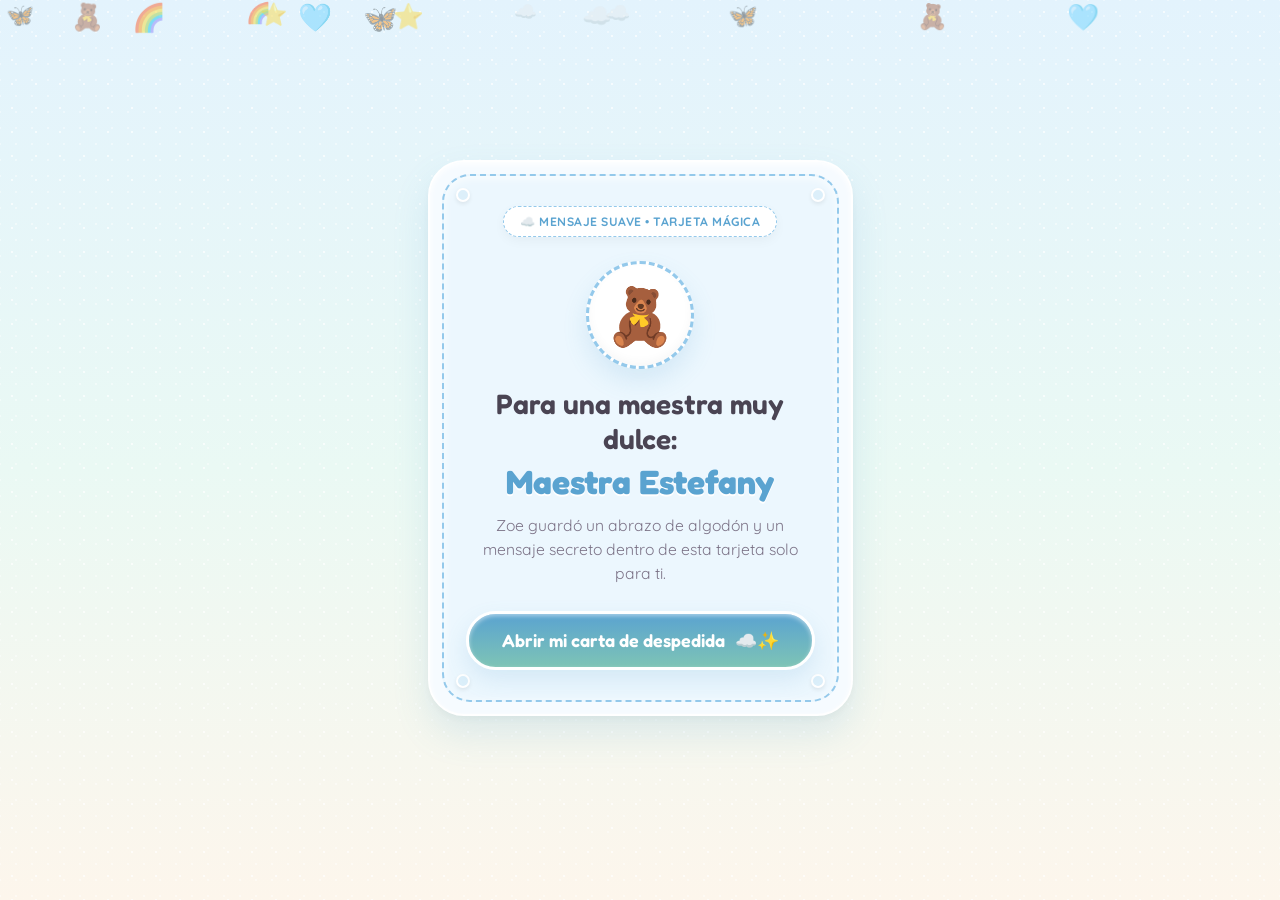
==== maestra-fany/index.html @ 9a439af1 "Create index.html" ====
<!DOCTYPE html>
<html lang="es">
<head>
  <meta charset="UTF-8" />
  <meta name="viewport" content="width=device-width, initial-scale=1.0, maximum-scale=1.0, user-scalable=no" />
  <title>Para Maestra Estefany • De parte de Zoe</title>
  <link rel="preconnect" href="https://fonts.googleapis.com">
  <link rel="preconnect" href="https://fonts.gstatic.com" crossorigin>
  <link href="https://fonts.googleapis.com/css2?family=Fredoka:wght@400;500;600;700&family=Quicksand:wght@500;600;700&display=swap" rel="stylesheet">
  <style>
    :root {
      --bg-sky: linear-gradient(180deg, #E3F3FD 0%, #EAF9F4 52%, #FDF6EC 100%);
      --felt-card: #F6FBFF;
      --felt-card-inner: #ECF7FE;
      --stitch-color: #94C9EB;
      --primary: #5AA3D0;
      --primary-soft: #DCEFFA;
      --secondary: #7EC4B6;
      --accent: #F2B880;
      --text-main: #4A4453;
      --text-muted: #7C7387;
      --cloud-shadow: rgba(90, 163, 208, 0.16);
    }

    * {
      box-sizing: border-box;
      margin: 0;
      padding: 0;
      -webkit-tap-highlight-color: transparent;
    }

    body {
      font-family: 'Quicksand', sans-serif;
      background: var(--bg-sky);
      color: var(--text-main);
      min-height: 100vh;
      display: flex;
      flex-direction: column;
      align-items: center;
      justify-content: center;
      overflow-x: hidden;
      padding: 24px 16px 48px;
      position: relative;
      background-image:
        radial-gradient(rgba(255,255,255,0.65) 1px, transparent 0),
        radial-gradient(rgba(255,255,255,0.4) 1px, transparent 0),
        var(--bg-sky);
      background-size: 24px 24px, 16px 16px, 100% 100%;
      background-position: 0 0, 8px 8px, 0 0;
    }

    .sky-clouds {
      position: fixed;
      inset: 0;
      pointer-events: none;
      z-index: 0;
      overflow: hidden;
    }

    .cloud {
      position: absolute;
      background: #FFFFFF;
      border-radius: 100px;
      opacity: 0.78;
      box-shadow:
        0 10px 25px rgba(180, 190, 210, 0.18),
        inset 0 -6px 12px rgba(235, 240, 250, 0.9);
      animation: driftCloud linear infinite;
    }
    .cloud::before, .cloud::after {
      content: '';
      position: absolute;
      background: #FFFFFF;
      border-radius: 50%;
    }
    .cloud.c1 {
      width: 120px; height: 42px; top: 8%; left: -140px;
      animation-duration: 34s;
    }
    .cloud.c1::before { width: 56px; height: 56px; top: -26px; left: 18px; }
    .cloud.c1::after { width: 42px; height: 42px; top: -18px; left: 62px; }

    .cloud.c2 {
      width: 150px; height: 48px; top: 26%; left: -170px;
      opacity: 0.65;
      animation-duration: 44s;
      animation-delay: -15s;
    }
    .cloud.c2::before { width: 68px; height: 68px; top: -32px; left: 24px; }
    .cloud.c2::after { width: 52px; height: 52px; top: -22px; left: 78px; }

    .cloud.c3 {
      width: 105px; height: 36px; bottom: 14%; left: -130px;
      opacity: 0.72;
      animation-duration: 38s;
      animation-delay: -22s;
    }
    .cloud.c3::before { width: 48px; height: 48px; top: -22px; left: 16px; }
    .cloud.c3::after { width: 38px; height: 38px; top: -15px; left: 52px; }

    @keyframes driftCloud {
      0% { transform: translateX(0); }
      100% { transform: translateX(calc(100vw + 320px)); }
    }

    .floating-bg {
      position: fixed;
      inset: 0;
      pointer-events: none;
      z-index: 0;
      overflow: hidden;
    }
    .floater {
      position: absolute;
      font-size: 22px;
      opacity: 0.45;
      animation: floatUp 14s infinite ease-in-out;
    }
    @keyframes floatUp {
      0% { transform: translateY(105vh) rotate(0deg); opacity: 0; }
      20% { opacity: 0.5; }
      80% { opacity: 0.5; }
      100% { transform: translateY(-10vh) rotate(180deg); opacity: 0; }
    }

    .container {
      width: 100%;
      max-width: 425px;
      position: relative;
      z-index: 2;
    }

    /* Estilo Fieltro / Algodón con costura */
    .felt-panel {
      background: var(--felt-card);
      border-radius: 36px;
      padding: 12px;
      box-shadow:
        0 18px 36px var(--cloud-shadow),
        0 4px 10px rgba(0, 0, 0, 0.04),
        inset 0 2px 6px rgba(255, 255, 255, 0.95);
      border: 2px solid #FFFFFF;
      position: relative;
    }

    .felt-stitched {
      background: var(--felt-card-inner);
      border: 2.5px dashed var(--stitch-color);
      border-radius: 28px;
      padding: 30px 22px;
      position: relative;
      box-shadow: inset 0 2px 10px rgba(255, 255, 255, 0.8);
    }

    .felt-button {
      position: absolute;
      width: 14px;
      height: 14px;
      border-radius: 50%;
      background: var(--primary-soft);
      border: 2px solid #FFFFFF;
      box-shadow: 0 2px 4px rgba(0,0,0,0.08);
    }
    .felt-button.tl { top: 12px; left: 12px; }
    .felt-button.tr { top: 12px; right: 12px; }
    .felt-button.bl { bottom: 12px; left: 12px; }
    .felt-button.br { bottom: 12px; right: 12px; }

    .envelope-screen {
      text-align: center;
      transition: all 0.6s cubic-bezier(0.34, 1.56, 0.64, 1);
    }

    .envelope-screen.hidden {
      display: none;
    }

    .badge-nfc {
      display: inline-flex;
      align-items: center;
      gap: 6px;
      background: #FFFFFF;
      color: var(--primary);
      font-weight: 700;
      font-size: 0.76rem;
      padding: 7px 16px;
      border-radius: 50px;
      border: 1.5px dashed var(--stitch-color);
      box-shadow: 0 4px 12px rgba(0,0,0,0.04);
      margin-bottom: 18px;
      letter-spacing: 0.5px;
      text-transform: uppercase;
    }

    .plush-icon {
      width: 108px;
      height: 108px;
      margin: 6px auto 18px;
      background: #FFFFFF;
      border-radius: 50%;
      border: 3px dashed var(--stitch-color);
      display: flex;
      align-items: center;
      justify-content: center;
      font-size: 56px;
      box-shadow:
        0 12px 24px var(--cloud-shadow),
        inset 0 -4px 10px rgba(0,0,0,0.03);
      animation: softFloat 3s infinite ease-in-out;
      cursor: pointer;
    }

    @keyframes softFloat {
      0%, 100% { transform: translateY(0) rotate(0deg); }
      50% { transform: translateY(-7px) rotate(3deg); }
    }

    h1 {
      font-family: 'Fredoka', sans-serif;
      font-size: 1.75rem;
      font-weight: 600;
      line-height: 1.25;
      color: var(--text-main);
      margin-bottom: 10px;
    }

    .highlight-name {
      color: var(--primary);
      display: block;
      font-size: 2.1rem;
      font-weight: 700;
      margin-top: 4px;
      text-shadow: 0 2px 0 #FFFFFF;
    }

    .subtitle {
      font-size: 0.98rem;
      color: var(--text-muted);
      line-height: 1.55;
      margin-bottom: 26px;
      padding: 0 6px;
    }

    .btn-open {
      background: linear-gradient(180deg, var(--primary) 0%, var(--secondary) 100%);
      color: #FFFFFF;
      border: 3px solid #FFFFFF;
      width: 100%;
      padding: 16px 22px;
      border-radius: 50px;
      font-family: 'Fredoka', sans-serif;
      font-size: 1.12rem;
      font-weight: 600;
      cursor: pointer;
      box-shadow:
        0 10px 22px var(--cloud-shadow),
        inset 0 2px 4px rgba(255,255,255,0.5);
      transition: transform 0.2s, box-shadow 0.2s;
      display: flex;
      align-items: center;
      justify-content: center;
      gap: 10px;
      position: relative;
    }

    .btn-open:active {
      transform: scale(0.96);
    }

    .card-experience {
      display: none;
      animation: revealCard 0.8s cubic-bezier(0.22, 1, 0.36, 1) forwards;
    }

    .card-experience.visible {
      display: block;
    }

    @keyframes revealCard {
      from { opacity: 0; transform: translateY(25px) scale(0.96); }
      to { opacity: 1; transform: translateY(0) scale(1); }
    }

    .header-tag {
      text-align: center;
      margin-bottom: 18px;
    }

    .avatar-patch {
      width: 88px;
      height: 88px;
      border-radius: 50%;
      background: #FFFFFF;
      margin: 0 auto 12px;
      display: flex;
      align-items: center;
      justify-content: center;
      font-size: 46px;
      box-shadow: 0 8px 20px var(--cloud-shadow);
      border: 3px dashed var(--stitch-color);
    }

    .card-title {
      font-family: 'Fredoka', sans-serif;
      font-size: 1.62rem;
      color: var(--primary);
      margin-bottom: 4px;
      text-shadow: 0 1px 0 #FFFFFF;
    }

    .card-date {
      font-size: 0.82rem;
      font-weight: 700;
      color: var(--text-muted);
      background: #FFFFFF;
      display: inline-block;
      padding: 4px 14px;
      border-radius: 50px;
      margin-top: 4px;
      border: 1px solid rgba(0,0,0,0.04);
    }

    .letter-body {
      background: #FFFFFF;
      border-radius: 24px;
      padding: 20px 18px;
      font-size: 1rem;
      line-height: 1.7;
      color: var(--text-main);
      margin: 18px 0;
      border: 2px dashed var(--primary-soft);
      box-shadow: 0 6px 16px rgba(0,0,0,0.03);
    }

    .letter-body p {
      margin-bottom: 13px;
    }

    .letter-body p:last-child {
      margin-bottom: 0;
    }

    .hug-section {
      text-align: center;
      margin: 18px 0 8px;
    }

    .btn-hug {
      background: #FFFFFF;
      border: 2.5px dashed var(--primary);
      color: var(--primary);
      padding: 12px 20px;
      border-radius: 50px;
      font-family: 'Fredoka', sans-serif;
      font-size: 0.98rem;
      font-weight: 600;
      cursor: pointer;
      display: inline-flex;
      align-items: center;
      gap: 8px;
      box-shadow: 0 6px 15px var(--cloud-shadow);
      transition: all 0.2s;
    }

    .btn-hug:active {
      transform: scale(0.94);
      background: var(--primary-soft);
    }

    .hug-counter {
      font-size: 0.84rem;
      color: var(--text-muted);
      margin-top: 8px;
      font-weight: 600;
    }

    .signature-box {
      text-align: right;
      margin-top: 16px;
      padding-top: 12px;
      border-top: 2px dashed var(--primary-soft);
    }

    .signature-name {
      font-family: 'Fredoka', sans-serif;
      font-size: 1.32rem;
      color: var(--primary);
      font-weight: 700;
    }

    .signature-sub {
      font-size: 0.84rem;
      color: var(--text-muted);
    }

    /* Certificado en fieltro / algodón pastel */
    .certificate-wrapper {
      margin-top: 18px;
      background: #FFFDF8;
      border-radius: 32px;
      padding: 10px;
      border: 2px solid #FFFFFF;
      box-shadow: 0 14px 28px rgba(217, 167, 115, 0.16);
    }

    .certificate-card {
      background: #FFF9EE;
      border: 2.5px dashed #E5B567;
      border-radius: 24px;
      padding: 20px 18px;
      text-align: center;
    }

    .cert-medal {
      font-size: 40px;
      margin-bottom: 4px;
    }

    .cert-title {
      font-family: 'Fredoka', sans-serif;
      font-size: 1.08rem;
      color: #B97A2E;
      text-transform: uppercase;
      letter-spacing: 0.6px;
      margin-bottom: 6px;
    }

    .cert-text {
      font-size: 0.9rem;
      color: #7D6344;
      line-height: 1.52;
    }

    .cert-teacher {
      font-family: 'Fredoka', sans-serif;
      font-size: 1.35rem;
      color: #D4882A;
      margin: 6px 0;
    }

    .burst-emoji {
      position: fixed;
      pointer-events: none;
      font-size: 26px;
      z-index: 999;
      animation: burstAnim 1.3s ease-out forwards;
    }

    @keyframes burstAnim {
      0% { transform: translate(0, 0) scale(0.5); opacity: 1; }
      100% { transform: translate(var(--tx), var(--ty)) scale(1.25) rotate(var(--rot)); opacity: 0; }
    }
  </style>
</head>
<body>

  <div class="sky-clouds">
    <div class="cloud c1"></div>
    <div class="cloud c2"></div>
    <div class="cloud c3"></div>
  </div>

  <div class="floating-bg" id="floatingBg"></div>

  <div class="container">
    <!-- PANTALLA 1: TARJETA DE FIELTRO / ALGODÓN -->
    <div class="envelope-screen" id="envelopeScreen">
      <div class="felt-panel">
        <div class="felt-stitched">
          <span class="felt-button tl"></span>
          <span class="felt-button tr"></span>
          <span class="felt-button bl"></span>
          <span class="felt-button br"></span>

          <div class="badge-nfc">☁️ Mensaje Suave • Tarjeta Mágica</div>
          <div class="plush-icon" onclick="openCard()">🧸</div>
          <h1>
            Para una maestra muy dulce:
            <span class="highlight-name">Maestra Estefany</span>
          </h1>
          <p class="subtitle">
            Zoe guardó un abrazo de algodón y un mensaje secreto dentro de esta tarjeta solo para ti.
          </p>
          <button class="btn-open" onclick="openCard()">
            <span>Abrir mi carta de despedida</span>
            <span>☁️✨</span>
          </button>
        </div>
      </div>
    </div>

    <!-- PANTALLA 2: CARTA ABIERTA -->
    <div class="card-experience" id="cardExperience">
      <div class="felt-panel">
        <div class="felt-stitched">
          <span class="felt-button tl"></span>
          <span class="felt-button tr"></span>
          <span class="felt-button bl"></span>
          <span class="felt-button br"></span>

          <div class="header-tag">
            <div class="avatar-patch">🦋</div>
            <h2 class="card-title">¡Gracias, Maestra Estefany!</h2>
            <div class="card-date">Con mucho cariño • Tu alumna Zoe</div>
          </div>

          <div class="letter-body">
            
      <p>Querida <strong>Maestra Estefany</strong>, hoy es tu último día de prácticas en nuestro salón y quiero regalarte esta tarjeta especial para decirte cuánto te quiero.</p>
      <p>Gracias por cuidarme, por tus sonrisas cada mañana, por jugar y enseñarme con tanta alegría y cariño.</p>
      <p>Llevo todos los momentos bonitos que pasamos juntos en mi corazón. ¡Te deseo todo el éxito del mundo como maestra!</p>
    
          </div>

          <div class="hug-section">
            <button class="btn-hug" onclick="sendHug(event)">
              <span>🤗</span>
              <span>Recibir un abrazo de algodón de Zoe</span>
            </button>
            <div class="hug-counter" id="hugCounter">Toca el botón para llenar tu nube de cariño</div>
          </div>

          <div class="signature-box">
            <div class="signature-name">Con amor, Zoe 💖</div>
            <div class="signature-sub">¡Nunca te voy a olvidar!</div>
          </div>
        </div>
      </div>

      <!-- Certificado en fieltro / algodón pastel -->
      <div class="certificate-wrapper">
        <div class="certificate-card">
          <div class="cert-medal">🏅</div>
          <div class="cert-title">Certificado Oficial de Super Maestra</div>
          <div class="cert-text">Otorgado con todo el cariño a</div>
          <div class="cert-teacher">Maestra Estefany</div>
          <div class="cert-text">
            Por enseñar con dulzura, por su paciencia infinita, sus sonrisas y por dejar una huella suave e inolvidable en el corazón de <strong>Zoe</strong>. ¡Mucho éxito en tu camino!
          </div>
        </div>
      </div>
    </div>
  </div>

  <script>
    const floaters = ["☁️", "🦋", "🩵", "⭐", "🌈", "🧸"];
    const mainEmoji = "🦋";

    const bgContainer = document.getElementById("floatingBg");
    for (let i = 0; i < 14; i++) {
      const span = document.createElement("span");
      span.className = "floater";
      span.textContent = floaters[i % floaters.length];
      span.style.left = Math.random() * 92 + "%";
      span.style.animationDuration = (11 + Math.random() * 8) + "s";
      span.style.animationDelay = (-Math.random() * 14) + "s";
      span.style.fontSize = (18 + Math.random() * 12) + "px";
      bgContainer.appendChild(span);
    }

    function triggerBurst(x, y, count = 22) {
      const emojis = ["☁️", "💖", "✨", "🌸", mainEmoji, "🧸"];
      for (let i = 0; i < count; i++) {
        const el = document.createElement("div");
        el.className = "burst-emoji";
        el.textContent = emojis[Math.floor(Math.random() * emojis.length)];
        el.style.left = x + "px";
        el.style.top = y + "px";

        const angle = Math.random() * Math.PI * 2;
        const distance = 65 + Math.random() * 150;
        const tx = Math.cos(angle) * distance + "px";
        const ty = Math.sin(angle) * distance - 35 + "px";
        const rot = (Math.random() * 360 - 180) + "deg";

        el.style.setProperty("--tx", tx);
        el.style.setProperty("--ty", ty);
        el.style.setProperty("--rot", rot);

        document.body.appendChild(el);
        setTimeout(() => el.remove(), 1300);
      }
    }

    function openCard() {
      const envelope = document.getElementById("envelopeScreen");
      const experience = document.getElementById("cardExperience");
      envelope.classList.add("hidden");
      experience.classList.add("visible");

      triggerBurst(window.innerWidth / 2, window.innerHeight / 3, 28);

      if (navigator.vibrate) {
        navigator.vibrate([45, 35, 70]);
      }
    }

    let hugs = 0;
    function sendHug(e) {
      hugs++;
      const rect = e.currentTarget.getBoundingClientRect();
      const centerX = rect.left + rect.width / 2;
      const centerY = rect.top + rect.height / 2;
      triggerBurst(centerX, centerY, 18);

      const counterEl = document.getElementById("hugCounter");
      counterEl.textContent = hugs === 1
        ? "¡1 abrazo de algodón enviado a Zoe! ☁️💖"
        : `¡${hugs} abrazos de algodón enviados! ☁️💖✨`;

      if (navigator.vibrate) {
        navigator.vibrate(35);
      }
    }
  </script>
</body>
</html>
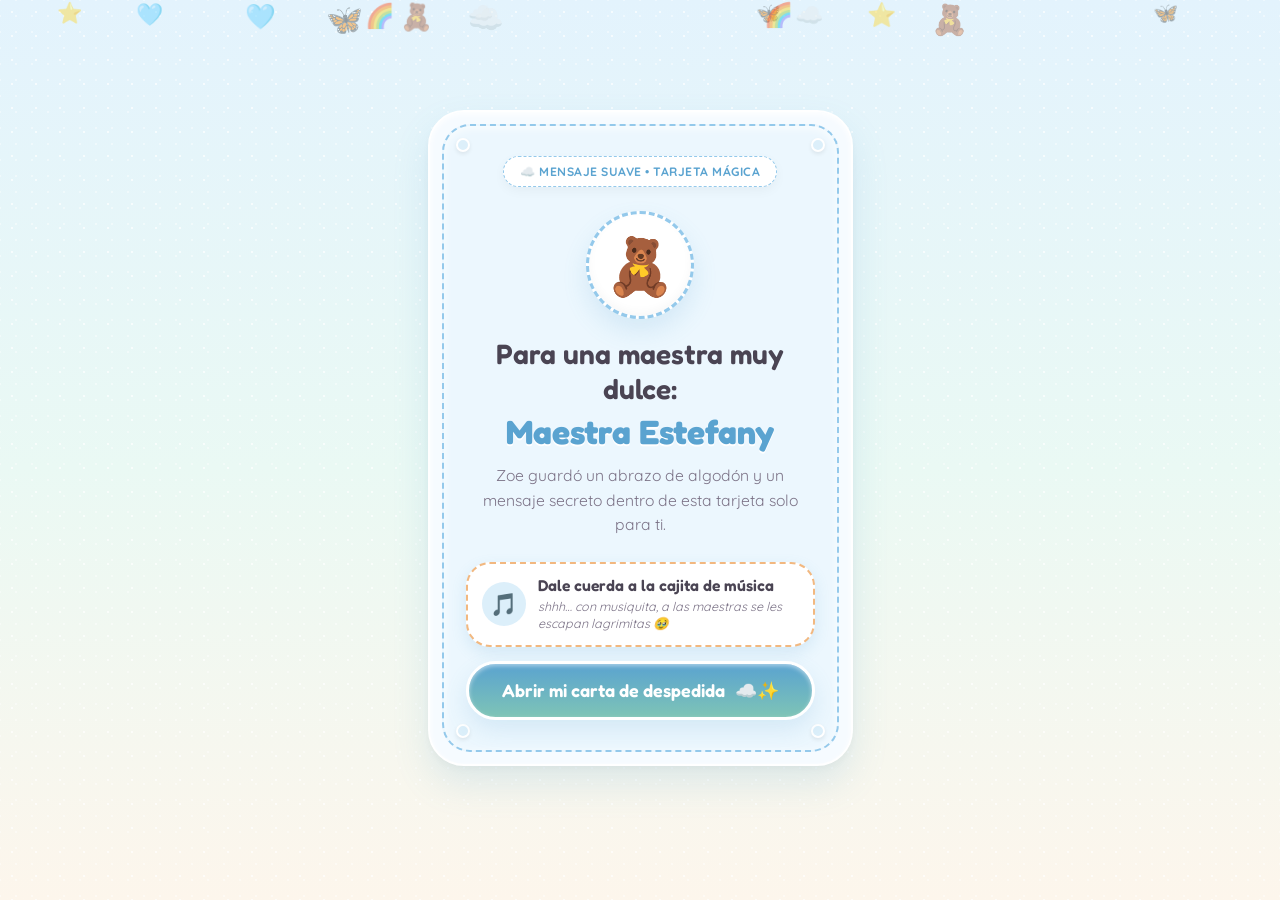
==== commit 7989aebc: "Update index.html" ====
--- a/maestra-fany/index.html
+++ b/maestra-fany/index.html
@@ -450,6 +450,122 @@
       0% { transform: translate(0, 0) scale(0.5); opacity: 1; }
       100% { transform: translate(var(--tx), var(--ty)) scale(1.25) rotate(var(--rot)); opacity: 0; }
     }
+
+    /* ===== Música: cajita de música ===== */
+    .music-whisper {
+      width: 100%;
+      display: flex;
+      align-items: center;
+      gap: 12px;
+      text-align: left;
+      background: #FFFFFF;
+      border: 2.5px dashed var(--accent);
+      border-radius: 24px;
+      padding: 12px 14px;
+      margin-bottom: 14px;
+      cursor: pointer;
+      font-family: inherit;
+      color: var(--text-main);
+      box-shadow: 0 6px 15px var(--cloud-shadow);
+      transition: transform 0.2s, background 0.4s, border-color 0.4s;
+    }
+    .music-whisper:active { transform: scale(0.97); }
+    .mw-icon {
+      flex: none;
+      width: 44px;
+      height: 44px;
+      border-radius: 50%;
+      background: var(--primary-soft);
+      display: flex;
+      align-items: center;
+      justify-content: center;
+      font-size: 22px;
+      animation: noteSway 2.6s ease-in-out infinite;
+    }
+    .mw-text b {
+      display: block;
+      font-family: 'Fredoka', sans-serif;
+      font-size: 0.98rem;
+      font-weight: 600;
+      line-height: 1.25;
+    }
+    .mw-text small {
+      display: block;
+      margin-top: 3px;
+      font-size: 0.78rem;
+      font-style: italic;
+      color: var(--text-muted);
+      line-height: 1.35;
+    }
+    .music-whisper.on {
+      border-style: solid;
+      border-color: var(--primary);
+      background: var(--primary-soft);
+    }
+    .music-whisper.on .mw-icon {
+      background: #FFFFFF;
+      animation: noteBeat 1.2s ease-in-out infinite;
+    }
+    @keyframes noteSway { 0%, 100% { transform: rotate(-8deg); } 50% { transform: rotate(8deg); } }
+    @keyframes noteBeat { 0%, 100% { transform: scale(1); } 50% { transform: scale(1.12); } }
+
+    /* Botón flotante (pantalla de la carta) */
+    .music-fab {
+      position: fixed;
+      top: 14px;
+      right: 14px;
+      z-index: 50;
+      display: none;
+      align-items: center;
+      gap: 8px;
+    }
+    .music-fab.show { display: flex; }
+    .music-fab button {
+      width: 46px;
+      height: 46px;
+      border-radius: 50%;
+      border: 2.5px dashed var(--stitch-color);
+      background: #FFFFFF;
+      font-size: 20px;
+      cursor: pointer;
+      box-shadow: 0 6px 14px var(--cloud-shadow);
+    }
+    .music-fab.on button {
+      border-style: solid;
+      border-color: var(--primary);
+      animation: noteBeat 1.2s ease-in-out infinite;
+    }
+    .music-fab .bubble {
+      background: #FFFFFF;
+      border: 2px dashed var(--accent);
+      color: var(--text-muted);
+      font-size: 0.78rem;
+      font-style: italic;
+      font-weight: 600;
+      padding: 6px 12px;
+      border-radius: 16px;
+      opacity: 0;
+      transform: translateX(8px);
+      transition: opacity 0.5s, transform 0.5s;
+      pointer-events: none;
+    }
+    .music-fab .bubble.show { opacity: 1; transform: none; }
+
+    /* Lagrimitas suaves que caen mientras suena la música */
+    .tear {
+      position: fixed;
+      top: -30px;
+      font-size: 16px;
+      opacity: 0;
+      pointer-events: none;
+      z-index: 1;
+      animation: tearFall linear forwards;
+    }
+    @keyframes tearFall {
+      0% { transform: translateY(0); opacity: 0; }
+      15% { opacity: 0.55; }
+      100% { transform: translateY(105vh); opacity: 0; }
+    }
   </style>
 </head>
 <body>
@@ -481,6 +597,13 @@
           <p class="subtitle">
             Zoe guardó un abrazo de algodón y un mensaje secreto dentro de esta tarjeta solo para ti.
           </p>
+          <button class="music-whisper" id="whisperBtn" onclick="toggleMusic(event)" aria-pressed="false">
+            <span class="mw-icon" id="mwIcon">🎵</span>
+            <span class="mw-text">
+              <b id="mwTitle">Dale cuerda a la cajita de música</b>
+              <small id="mwSub">shhh… con musiquita, a las maestras se les escapan lagrimitas 🥹</small>
+            </span>
+          </button>
           <button class="btn-open" onclick="openCard()">
             <span>Abrir mi carta de despedida</span>
             <span>☁️✨</span>
@@ -542,6 +665,11 @@
     </div>
   </div>
 
+  <div class="music-fab" id="musicFab">
+    <div class="bubble" id="fabBubble">psst… ¿y la musiquita? 🎵</div>
+    <button id="fabBtn" onclick="toggleMusic(event)" aria-label="Activar o pausar la música">🔇</button>
+  </div>
+
   <script>
     const floaters = ["☁️", "🦋", "🩵", "⭐", "🌈", "🧸"];
     const mainEmoji = "🦋";
@@ -593,6 +721,13 @@
       if (navigator.vibrate) {
         navigator.vibrate([45, 35, 70]);
       }
+
+      document.getElementById("musicFab").classList.add("show");
+      if (!Music.isPlaying) {
+        const bubble = document.getElementById("fabBubble");
+        setTimeout(() => bubble.classList.add("show"), 1800);
+        setTimeout(() => bubble.classList.remove("show"), 8000);
+      }
     }
 
     let hugs = 0;
@@ -612,6 +747,222 @@
         navigator.vibrate(35);
       }
     }
+    /* ===== MÚSICA ===== */
+    // Para usar una canción real, escribe aquí la ruta o URL de tu archivo (ej. "despedida.mp3").
+    // Si lo dejas vacío, suena una cajita de música generada en el navegador (sin archivos).
+    const AUDIO_FILE = "despedida.mp3";
+
+    const Music = (() => {
+      const EIGHTH = 0.46;                       // duración de cada nota (seg)
+      const mtof = m => 440 * Math.pow(2, (m - 69) / 12);
+      // Progresión en 6/8: Do – Lam – Fa – Sol – Do – Mim – Fa – Sol
+      const PROG = [
+        { bass: 48, tones: [60, 64, 67, 72, 76] },
+        { bass: 45, tones: [60, 64, 69, 72, 76] },
+        { bass: 41, tones: [60, 65, 69, 72, 77] },
+        { bass: 43, tones: [62, 67, 71, 74, 79] },
+        { bass: 48, tones: [60, 64, 67, 72, 76] },
+        { bass: 40, tones: [59, 64, 67, 71, 76] },
+        { bass: 41, tones: [60, 65, 69, 72, 77] },
+        { bass: 43, tones: [62, 67, 71, 74, 79] }
+      ];
+      const P1 = [0, 1, 2, 3, 2, 1];
+      const P2 = [0, 2, 1, 4, 3, 2];
+      const MEL = [72, 74, 76, 79, 81, 84, 86];  // pentatónica de Do
+
+      let ctx, master, wet, timer, audio, fadeTimer;
+      let step = 0, bar = 0, nextTime = 0, mel = 3, playing = false;
+
+      function makeReverb() {
+        const len = Math.floor(ctx.sampleRate * 2.8);
+        const buf = ctx.createBuffer(2, len, ctx.sampleRate);
+        for (let c = 0; c < 2; c++) {
+          const d = buf.getChannelData(c);
+          for (let i = 0; i < len; i++) d[i] = (Math.random() * 2 - 1) * Math.pow(1 - i / len, 3);
+        }
+        const conv = ctx.createConvolver();
+        conv.buffer = buf;
+        const g = ctx.createGain();
+        g.gain.value = 0.45;
+        conv.connect(g);
+        g.connect(master);
+        return conv;
+      }
+
+      function init() {
+        const AC = window.AudioContext || window.webkitAudioContext;
+        ctx = new AC();
+        master = ctx.createGain();
+        master.gain.value = 0;
+        master.connect(ctx.destination);
+        wet = makeReverb();
+      }
+
+      // Una nota de cajita de música: seno + armónico agudo que se apaga rápido
+      function pluck(f, t, vel, dur) {
+        const g = ctx.createGain();
+        g.gain.setValueAtTime(0.0001, t);
+        g.gain.exponentialRampToValueAtTime(vel, t + 0.005);
+        g.gain.exponentialRampToValueAtTime(0.0001, t + dur);
+        const o = ctx.createOscillator();
+        o.type = "sine";
+        o.frequency.value = f;
+        const o2 = ctx.createOscillator();
+        o2.type = "sine";
+        o2.frequency.value = f * 3;
+        const g2 = ctx.createGain();
+        g2.gain.setValueAtTime(0.35, t);
+        g2.gain.exponentialRampToValueAtTime(0.001, t + dur * 0.25);
+        o.connect(g);
+        o2.connect(g2);
+        g2.connect(g);
+        g.connect(master);
+        g.connect(wet);
+        o.start(t); o2.start(t);
+        o.stop(t + dur + 0.05); o2.stop(t + dur + 0.05);
+      }
+
+      // Colchón suave bajo cada compás
+      function pad(ch, t) {
+        const len = EIGHTH * 6;
+        const lp = ctx.createBiquadFilter();
+        lp.type = "lowpass";
+        lp.frequency.value = 700;
+        const g = ctx.createGain();
+        g.gain.setValueAtTime(0.0001, t);
+        g.gain.linearRampToValueAtTime(0.028, t + 0.9);
+        g.gain.linearRampToValueAtTime(0.0001, t + len + 0.9);
+        lp.connect(g);
+        g.connect(master);
+        g.connect(wet);
+        [0, 1, 2].forEach(i => {
+          const o = ctx.createOscillator();
+          o.type = "triangle";
+          o.frequency.value = mtof(ch.tones[i] - 12);
+          o.connect(lp);
+          o.start(t);
+          o.stop(t + len + 1);
+        });
+      }
+
+      function schedule() {
+        while (nextTime < ctx.currentTime + 0.5) {
+          const ch = PROG[bar % PROG.length];
+          const t = nextTime + Math.random() * 0.012;
+          if (step === 0) {
+            pluck(mtof(ch.bass), t, 0.11, 3);
+            pad(ch, t);
+          }
+          const pat = bar % 2 ? P2 : P1;
+          pluck(mtof(ch.tones[pat[step]]), t, 0.085, 2.2);
+
+          // melodía que camina por la escala, con silencios
+          if ((step === 0 && Math.random() < 0.8) || (step === 3 && Math.random() < 0.6)) {
+            const moves = [-2, -1, 0, 1, 1, 2];
+            mel = Math.min(MEL.length - 1, Math.max(0, mel + moves[Math.floor(Math.random() * moves.length)]));
+            pluck(mtof(MEL[mel]), t, 0.1, 2.6);
+          }
+
+          nextTime += EIGHTH;
+          if (++step === 6) { step = 0; bar++; }
+        }
+      }
+
+      function fadeAudio(target, done) {
+        clearInterval(fadeTimer);
+        fadeTimer = setInterval(() => {
+          const d = target - audio.volume;
+          if (Math.abs(d) < 0.03) {
+            audio.volume = target;
+            clearInterval(fadeTimer);
+            if (done) done();
+          } else {
+            audio.volume = Math.min(1, Math.max(0, audio.volume + Math.sign(d) * 0.03));
+          }
+        }, 100);
+      }
+
+      async function start() {
+        playing = true;
+        if (AUDIO_FILE) {
+          if (!audio) { audio = new Audio(AUDIO_FILE); audio.loop = true; audio.volume = 0; }
+          audio.play().catch(() => {});
+          fadeAudio(0.7);
+          return;
+        }
+        if (!ctx) init();
+        try { await ctx.resume(); } catch (e) {}
+        step = 0;
+        nextTime = ctx.currentTime + 0.15;
+        clearInterval(timer);
+        timer = setInterval(schedule, 120);
+        schedule();
+        const now = ctx.currentTime;
+        master.gain.cancelScheduledValues(now);
+        master.gain.setValueAtTime(master.gain.value, now);
+        master.gain.linearRampToValueAtTime(0.8, now + 2.5);
+      }
+
+      function stop() {
+        playing = false;
+        if (AUDIO_FILE) { fadeAudio(0, () => audio.pause()); return; }
+        if (!ctx) return;
+        const now = ctx.currentTime;
+        master.gain.cancelScheduledValues(now);
+        master.gain.setValueAtTime(master.gain.value, now);
+        master.gain.linearRampToValueAtTime(0, now + 0.8);
+        setTimeout(() => { if (!playing) { clearInterval(timer); ctx.suspend(); } }, 900);
+      }
+
+      // Pausa automática si se cambia de pestaña o se bloquea la pantalla
+      function hold() { if (AUDIO_FILE) { audio && audio.pause(); } else if (ctx) { ctx.suspend(); } }
+      function release() { if (AUDIO_FILE) { audio && audio.play().catch(() => {}); } else if (ctx) { ctx.resume(); } }
+
+      return { start, stop, hold, release, get isPlaying() { return playing; } };
+    })();
+
+    document.addEventListener("visibilitychange", () => {
+      if (!Music.isPlaying) return;
+      document.hidden ? Music.hold() : Music.release();
+    });
+
+    let tearTimer = null;
+    function spawnTear() {
+      if (!document.getElementById("cardExperience").classList.contains("visible")) return;
+      const t = document.createElement("div");
+      t.className = "tear";
+      t.textContent = "💧";
+      t.style.left = (6 + Math.random() * 88) + "%";
+      t.style.animationDuration = (7 + Math.random() * 4) + "s";
+      document.body.appendChild(t);
+      setTimeout(() => t.remove(), 11500);
+    }
+
+    function syncMusicUI() {
+      const on = Music.isPlaying;
+      document.getElementById("whisperBtn").classList.toggle("on", on);
+      document.getElementById("whisperBtn").setAttribute("aria-pressed", on);
+      document.getElementById("mwIcon").textContent = on ? "🎶" : "🎵";
+      document.getElementById("mwTitle").textContent = on
+        ? "La cajita ya está cantando"
+        : "Dale cuerda a la cajita de música";
+      document.getElementById("mwSub").textContent = on
+        ? "listo… ahora sí, abre la carta. Ten un pañuelito cerca 🤧"
+        : "shhh… con musiquita, a las maestras se les escapan lagrimitas 🥹";
+      document.getElementById("musicFab").classList.toggle("on", on);
+      document.getElementById("fabBtn").textContent = on ? "🎶" : "🔇";
+      document.getElementById("fabBubble").classList.remove("show");
+
+      clearInterval(tearTimer);
+      if (on) tearTimer = setInterval(spawnTear, 2300);
+    }
+
+    async function toggleMusic(e) {
+      if (e) e.stopPropagation();
+      if (Music.isPlaying) Music.stop(); else await Music.start();
+      syncMusicUI();
+      if (navigator.vibrate) navigator.vibrate(25);
+    }
   </script>
 </body>
 </html>
